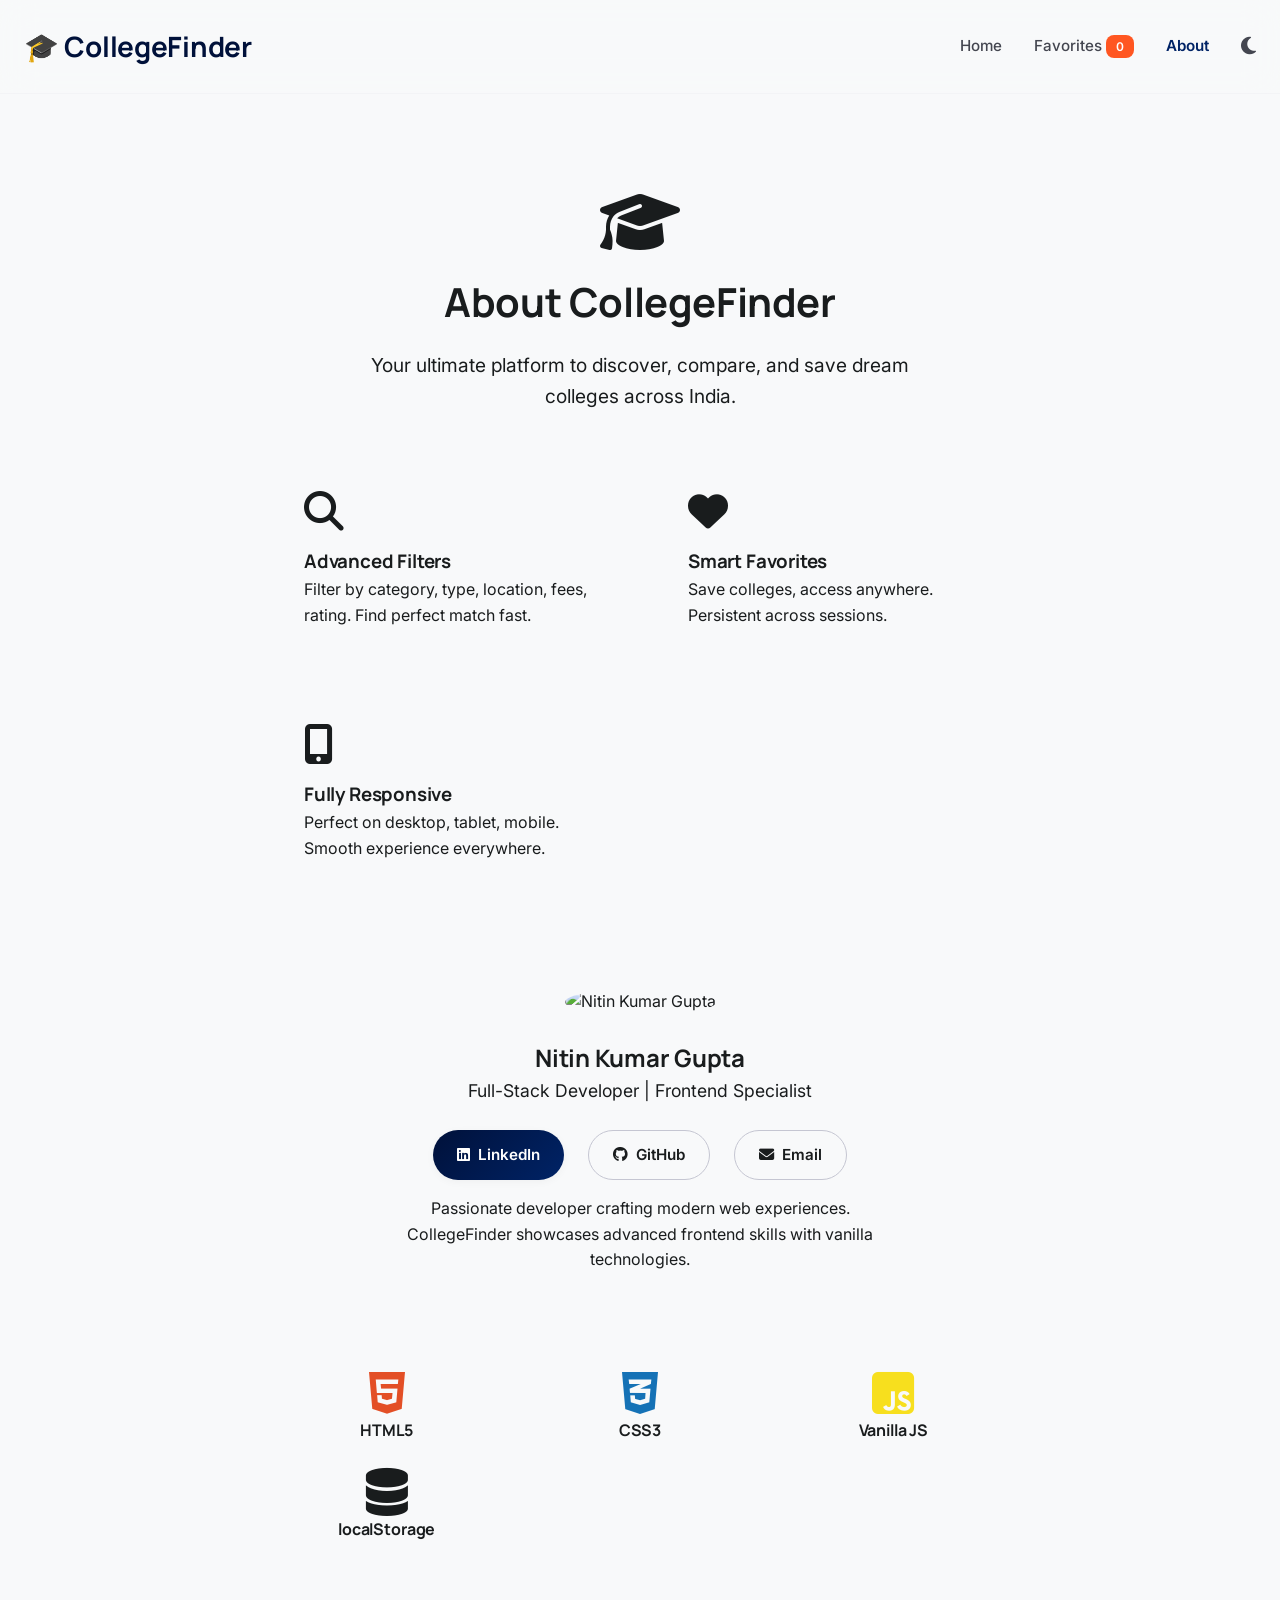
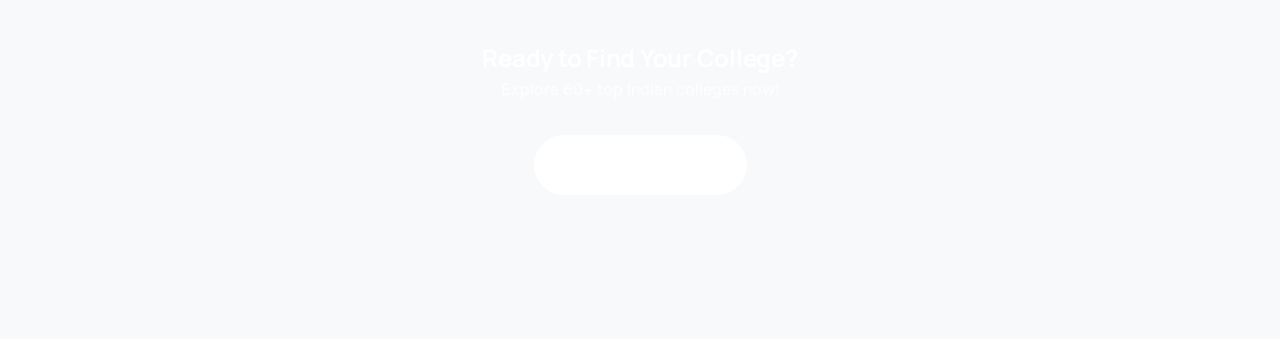
==== about.html @ 8befc5f2 "Initial commit: CollegeFinder - Modern college discovery web app with Academic Ivory design system" ====
<!DOCTYPE html>
<html lang="en">
<head>
  <meta charset="UTF-8">
  <meta name="viewport" content="width=device-width, initial-scale=1.0">
  <title>About - College Finder</title>
  <link rel="stylesheet" href="https://cdnjs.cloudflare.com/ajax/libs/font-awesome/6.4.0/css/all.min.css">
  <link href="https://fonts.googleapis.com/css2?family=Inter:wght@300;400;500;600;700;800&display=swap" rel="stylesheet">
  <link rel="stylesheet" href="css/style.css">
</head>
<body>
  <nav class="navbar">
    <div class="container nav-content">
      <a href="index.html" class="logo">🎓 CollegeFinder</a>
      <div class="nav-links">
        <a href="index.html">Home</a>
        <a href="favorites.html">Favorites <span id="fav-count" class="badge">0</span></a>
        <a href="about.html" class="active">About</a>
        <button id="theme-toggle" aria-label="Toggle Dark Mode"><i class="fas fa-moon"></i></button>
      </div>
    </div>
  </nav>

  <main style="max-width: 800px; margin: 4rem auto; padding: 2rem;">
    <section class="hero-section" style="text-align: center; margin-bottom: 3rem;">
      <i class="fas fa-graduation-cap" style="font-size: 4rem; color: var(--accent); margin-bottom: 1rem;"></i>
      <h1 style="font-size: 2.5rem; margin-bottom: 1rem;">About CollegeFinder</h1>
      <p style="color: var(--text-secondary); font-size: 1.2rem; max-width: 600px; margin: 0 auto;">
        Your ultimate platform to discover, compare, and save dream colleges across India.
      </p>
    </section>

    <section class="features" style="display: grid; grid-template-columns: repeat(auto-fit, minmax(300px, 1fr)); gap: 2rem; margin-bottom: 3rem;">
      <div class="feature-card" style="background: var(--bg-card); padding: 2rem; border-radius: var(--radius); box-shadow: var(--shadow);">
        <i class="fas fa-search" style="font-size: 2.5rem; color: var(--accent); margin-bottom: 1rem;"></i>
        <h3>Advanced Filters</h3>
        <p>Filter by category, type, location, fees, rating. Find perfect match fast.</p>
      </div>
      <div class="feature-card" style="background: var(--bg-card); padding: 2rem; border-radius: var(--radius); box-shadow: var(--shadow);">
        <i class="fas fa-heart" style="font-size: 2.5rem; color: var(--accent); margin-bottom: 1rem;"></i>
        <h3>Smart Favorites</h3>
        <p>Save colleges, access anywhere. Persistent across sessions.</p>
      </div>
      <div class="feature-card" style="background: var(--bg-card); padding: 2rem; border-radius: var(--radius); box-shadow: var(--shadow);">
        <i class="fas fa-mobile-alt" style="font-size: 2.5rem; color: var(--accent); margin-bottom: 1rem;"></i>
        <h3>Fully Responsive</h3>
        <p>Perfect on desktop, tablet, mobile. Smooth experience everywhere.</p>
      </div>
    </section>

    <section class="author-section" style="background: var(--bg-secondary); padding: 3rem 2rem; border-radius: var(--radius); margin-bottom: 3rem; text-align: center;">
      <img src="https://via.placeholder.com/120x120/3b82f6/ffffff?text=NKG" alt="Nitin Kumar Gupta" style="width: 120px; height: 120px; border-radius: 50%; margin-bottom: 1.5rem; box-shadow: var(--shadow);">
      <h2>Nitin Kumar Gupta</h2>
      <p style="color: var(--text-secondary); margin-bottom: 1.5rem; font-size: 1.1rem;">
        Full-Stack Developer | Frontend Specialist
      </p>
      <div style="display: flex; justify-content: center; gap: 1.5rem; flex-wrap: wrap; margin-bottom: 1rem;">
        <a href="https://www.linkedin.com/in/nitin-kumar-gupta-0a5567373/" target="_blank" rel="noopener noreferrer" class="btn btn-primary" style="text-decoration: none;">
          <i class="fab fa-linkedin"></i> LinkedIn
        </a>
        <a href="https://github.com/NitinGupta05" target="_blank" rel="noopener noreferrer" class="btn btn-secondary" style="text-decoration: none;">
          <i class="fab fa-github"></i> GitHub
        </a>
        <a href="mailto:nitinkumargupta515@gmail.com" class="btn btn-secondary" style="text-decoration: none;">
          <i class="fas fa-envelope"></i> Email
        </a>
      </div>
      <p style="color: var(--text-secondary); max-width: 500px; margin: 0 auto;">
        Passionate developer crafting modern web experiences. CollegeFinder showcases advanced frontend skills with vanilla technologies.
      </p>
    </section>

    <section class="tech-stack" style="display: grid; grid-template-columns: repeat(auto-fit, minmax(200px, 1fr)); gap: 1.5rem; margin-bottom: 3rem;">
      <div style="text-align: center;">
        <i class="fab fa-html5" style="font-size: 3rem; color: #e34f26;"></i>
        <h4>HTML5</h4>
      </div>
      <div style="text-align: center;">
        <i class="fab fa-css3-alt" style="font-size: 3rem; color: #1572b6;"></i>
        <h4>CSS3</h4>
      </div>
      <div style="text-align: center;">
        <i class="fab fa-js-square" style="font-size: 3rem; color: #f7df1e;"></i>
        <h4>Vanilla JS</h4>
      </div>
      <div style="text-align: center;">
        <i class="fas fa-database" style="font-size: 3rem; color: var(--accent);"></i>
        <h4>localStorage</h4>
      </div>
    </section>

    <section class="cta" style="text-align: center; padding: 3rem 2rem; background: var(--accent); color: white; border-radius: var(--radius);">
      <h2>Ready to Find Your College?</h2>
      <p style="margin-bottom: 2rem; opacity: 0.9;">Explore 60+ top Indian colleges now!</p>
      <a href="index.html" class="btn" style="background: white; color: var(--accent); padding: 1rem 2rem; font-size: 1.1rem; font-weight: 600; text-decoration: none; border-radius: 50px;">
        Start Exploring <i class="fas fa-arrow-right"></i>
      </a>
    </section>
  </main>

  <script type="module" src="js/app.js"></script>
</body>
</html>
---- css/style.css ----
/* Custom CSS implementing 'Academic Ivory' */
@import url('https://fonts.googleapis.com/css2?family=Inter:wght@400;500;600;700&family=Manrope:wght@600;700;800&display=swap');

:root {
  /* Spacing */
  --spacing-xs: 0.25rem;
  --spacing-sm: 0.5rem;
  --spacing-md: 1rem;
  --spacing-lg: 1.5rem;
  --spacing-xl: 2rem;
  
  /* Radii */
  --radius-sm: 8px;
  --radius: 12px;
  --radius-lg: 16px;
  --radius-xl: 24px;
  --radius-full: 9999px;

  /* Shadows (Ambient & Soft) */
  --shadow-ambient: 0 12px 40px rgba(25, 28, 29, 0.06);
  --shadow-hover: 0 16px 60px rgba(25, 28, 29, 0.1);
  --shadow-sm: 0 2px 8px rgba(25, 28, 29, 0.04);
  
  /* Typography */
  --font-inter: 'Inter', sans-serif;
  --font-manrope: 'Manrope', sans-serif;
  
  /* Colors - Light Theme (Academic Ivory) */
  --surface: #f8f9fa;
  --surface-container: #edeeef;
  --surface-container-low: #f3f4f5;
  --surface-container-lowest: #ffffff;
  --primary: #00113a;
  --primary-container: #002366;
  --on-primary: #ffffff;
  --on-surface: #191c1d;
  --on-surface-variant: #444650;
  --tertiary: #ff5621;
  --outline-variant: #c5c6d2;
  --glass-bg: rgba(248, 249, 250, 0.85);
}

[data-theme="dark"] {
  --surface: #111318;
  --surface-container: #1e2025;
  --surface-container-low: #15171c;
  --surface-container-lowest: #0d0f14;
  --primary: #bac3ff;
  --primary-container: #27378a;
  --on-primary: #00105b;
  --on-surface: #e1e2e8;
  --on-surface-variant: #c3c6cf;
  --tertiary: #a93c15;
  --outline-variant: #444650;
  --glass-bg: rgba(17, 19, 24, 0.85);
  --shadow-ambient: 0 12px 40px rgba(0, 0, 0, 0.4);
  --shadow-hover: 0 16px 60px rgba(0, 0, 0, 0.6);
}

* { box-sizing: border-box; margin: 0; padding: 0; transition: background 0.3s, color 0.3s, box-shadow 0.3s, transform 0.3s; }

body { background-color: var(--surface); color: var(--on-surface); font-family: var(--font-inter); line-height: 1.6; }

h1, h2, h3, h4, h5, h6, .logo, .card-title { font-family: var(--font-manrope); font-weight: 700; letter-spacing: -0.01em; }

.container { max-width: 1280px; margin: 0 auto; padding: 0 24px; }

/* Navbar */
.navbar {
  background: var(--glass-bg);
  backdrop-filter: blur(16px);
  -webkit-backdrop-filter: blur(16px);
  position: sticky;
  top: 0;
  z-index: 100;
  padding: 1.5rem 0;
  border-bottom: 1px solid rgba(197, 198, 210, 0.1);
}

.nav-content { display: flex; justify-content: space-between; align-items: center; }
.logo { font-size: 1.75rem; text-decoration: none; color: var(--primary); }
[data-theme="dark"] .logo { color: var(--primary); }
.nav-links { display: flex; gap: 32px; align-items: center; }
.nav-links a { text-decoration: none; color: var(--on-surface-variant); font-weight: 500; font-size: 0.95rem; }
.nav-links a.active, .nav-links a:hover { color: var(--primary-container); font-weight: 600; }
[data-theme="dark"] .nav-links a.active { color: var(--primary); }

/* Layout */
.main-layout { display: grid; grid-template-columns: 280px 1fr; gap: 40px; margin-top: 40px; margin-bottom: 60px; }

/* Sidebar */
.sidebar {
  background: var(--surface-container-low);
  padding: 32px;
  border-radius: var(--radius-lg);
  position: sticky;
  top: 100px;
  border: none;
}
.filter-header { display: flex; justify-content: space-between; align-items: center; margin-bottom: 24px; }
.filter-header h3 { font-size: 1.25rem; color: var(--primary); }
.filter-group { margin-bottom: 24px; }
.filter-group label { display: block; font-weight: 600; margin-bottom: 8px; font-size: 0.9rem; color: var(--on-surface); }
.form-control, .form-control ~ small {
  width: 100%; padding: 12px 16px; border: none; border-radius: var(--radius-sm);
  background: var(--surface-container-lowest); color: var(--on-surface); font-size: 0.95rem;
  box-shadow: 0 1px 3px rgba(0,0,0,0.02);
}
.form-control:focus { outline: 1px solid var(--outline-variant); }

/* Buttons */
.btn {
  padding: 12px 24px; border: none; border-radius: var(--radius-full);
  cursor: pointer; font-weight: 600; text-decoration: none; text-align: center;
  display: inline-flex; align-items: center; justify-content: center; gap: 8px; font-size: 0.95rem; font-family: var(--font-inter);
}
.btn-primary { background: linear-gradient(135deg, var(--primary) 0%, var(--primary-container) 100%); color: var(--on-primary); box-shadow: var(--shadow-sm); }
.btn-primary:hover { box-shadow: var(--shadow-ambient); transform: translateY(-2px); }
.btn-secondary { background: transparent; border: 1px solid var(--outline-variant); color: var(--on-surface); }
.btn-secondary:hover { background: rgba(0,0,0,0.03); }
[data-theme="dark"] .btn-secondary:hover { background: rgba(255,255,255,0.05); }

/* Hero / Search */
.controls-bar { display: flex; gap: 20px; margin-bottom: 32px; align-items: center; }
.search-wrapper { position: relative; flex: 1; }
.search-wrapper input { 
  width: 100%; padding: 16px 20px 16px 48px; border-radius: var(--radius-full); 
  border: none; background: var(--surface-container-lowest); color: var(--on-surface); 
  font-size: 1.05rem; box-shadow: var(--shadow-sm);
}
.search-icon { position: absolute; left: 20px; top: 18px; color: var(--on-surface-variant); font-size: 1.1rem; }

/* Grid & Cards */
.grid-container { display: grid; grid-template-columns: repeat(auto-fill, minmax(300px, 1fr)); gap: 32px; }
.college-card {
  background: var(--surface-container-lowest);
  border-radius: var(--radius-xl);
  overflow: hidden;
  box-shadow: var(--shadow-ambient);
  border: none;
  display: flex;
  flex-direction: column;
}
.college-card:hover { transform: translateY(-8px); box-shadow: var(--shadow-hover); }
.card-image { width: 100%; height: 220px; object-fit: cover; }
.card-content { padding: 24px; flex-grow: 1; display: flex; flex-direction: column; }
.card-title { font-size: 1.35rem; margin-bottom: 4px; color: var(--primary); }
[data-theme="dark"] .card-title { color: var(--on-surface); }
.card-meta { display: flex; justify-content: space-between; font-size: 0.9rem; color: var(--on-surface-variant); margin-bottom: 20px; }
.card-stats { display: flex; gap: 12px; margin-bottom: 24px; padding: 12px; background: var(--surface-container-low); border-radius: var(--radius); }
.card-stats .stat { flex: 1; display: flex; flex-direction: column; align-items: center; justify-content: center; gap: 4px; font-size: 0.85rem; font-weight: 600; color: var(--on-surface); }
.card-stats .stat i { color: var(--primary-container); font-size: 1.1rem; }
.card-actions { display: flex; gap: 12px; margin-top: auto; }
.btn-text { background: none; border: none; color: var(--on-surface-variant); cursor: pointer; text-decoration: underline; font-size: 0.9rem; padding: 0; }
.btn-text:hover { color: var(--primary-container); }

/* Badges */
.badge { background: var(--tertiary); color: white; padding: 4px 10px; border-radius: var(--radius-sm); font-size: 0.75rem; font-weight: 600; }
.category-badge { position: absolute; top: 16px; left: 16px; background: rgba(0, 17, 58, 0.8); backdrop-filter: blur(4px); color: white; padding: 6px 12px; border-radius: 20px; font-size: 0.75rem; font-weight: 600; z-index: 10; }

/* Form Elements */
.checkbox-group { display: flex; flex-direction: column; gap: 10px; }
.checkbox-group label { display: flex; align-items: center; gap: 8px; font-weight: 500; cursor: pointer; color: var(--on-surface-variant); font-size: 0.9rem;}
input[type="range"] { -webkit-appearance: none; appearance: none; width: 100%; height: 6px; border-radius: 3px; background: var(--outline-variant); outline: none; }
input[type="range"]::-webkit-slider-thumb { -webkit-appearance: none; appearance: none; width: 20px; height: 20px; border-radius: 50%; background: var(--primary-container); cursor: pointer; box-shadow: 0 2px 6px rgba(0,0,0,0.2); }

/* Details Page */
.single-college-page { padding-top: 40px; }
.college-hero { display: grid; grid-template-columns: 1fr 1fr; gap: 40px; margin-bottom: 60px; }
.college-hero img { width: 100%; border-radius: var(--radius-xl); height: 400px; object-fit: cover; box-shadow: var(--shadow-ambient); }
.details-info h1 { font-size: 3rem; margin-bottom: 12px; color: var(--primary); }
.stats-box { display: grid; grid-template-columns: repeat(auto-fit, minmax(160px, 1fr)); gap: 20px; margin: 40px 0; padding: 32px; background: var(--surface-container-low); border-radius: var(--radius-xl); }
.stat-card { display: flex; align-items: center; gap: 16px; padding: 20px; background: var(--surface-container-lowest); border-radius: var(--radius-lg); box-shadow: var(--shadow-sm); }
.stat-card i { font-size: 2rem; color: var(--primary-container); }
.stat-card h4 { font-size: 1.6rem; color: var(--on-surface); }
.stat-card p { font-size: 0.9rem; color: var(--on-surface-variant); }

/* Specific Sections */
.programs-section, .facilities-section, .accreditation-section { margin: 40px 0; padding: 32px; background: var(--surface-container-lowest); border-radius: var(--radius-xl); box-shadow: var(--shadow-ambient); }
.facility-badge { display: flex; align-items: center; gap: 12px; padding: 12px 16px; background: var(--surface-container-low); border-radius: var(--radius); color: var(--on-surface); }
.facility-badge i { color: var(--primary); }
#theme-toggle { background: none; border: none; color: var(--on-surface-variant); cursor: pointer; font-size: 1.25rem; }
.load-more-container { text-align: center; margin-top: 40px; }
.range-inputs { display: grid; grid-template-columns: 1fr 1fr; gap: 10px; }
.suggestions-dropdown { position: absolute; top: 100%; left: 0; right: 0; background: var(--surface-container-lowest); border-radius: var(--radius-lg); z-index: 50; display: none; box-shadow: var(--shadow-hover); overflow: hidden; margin-top: 8px;}
.suggestions-dropdown div { padding: 12px 20px; cursor: pointer; border-bottom: 1px solid var(--surface-container); color: var(--on-surface); }
.suggestions-dropdown div:hover { background: var(--surface-container-low); color: var(--primary); }

/* Modals */
.modal { position: fixed; top:0; left:0; width:100%; height:100%; background: rgba(0,0,0,0.6); backdrop-filter: blur(4px); display: none; align-items: center; justify-content: center; z-index: 2000; }
.modal.show { display: flex; }
.modal-content { background: var(--surface-container-lowest); padding: 32px; border-radius: var(--radius-xl); width: 90%; max-width: 900px; color: var(--on-surface); box-shadow: var(--shadow-hover); }
.modal-header { display: flex; justify-content: space-between; align-items: center; margin-bottom: 24px; }
.close-modal { background: none; border: none; font-size: 2rem; cursor: pointer; color: var(--on-surface-variant); }
.compare-table { width: 100%; border-collapse: collapse; }
.compare-table th, .compare-table td { padding: 16px; border-bottom: 1px solid var(--surface-container); text-align: left; }
.compare-table th { font-family: var(--font-manrope); color: var(--primary); }
.horizontal-scroll { display: flex; overflow-x: auto; gap: 15px; padding-bottom: 15px; }

/* Utilities */
.hidden { display: none !important; }
.sr-only { position: absolute; width: 1px; height: 1px; padding: 0; margin: -1px; overflow: hidden; clip: rect(0,0,0,0); border: 0; }

@media (max-width: 900px) {
  .main-layout { grid-template-columns: 1fr; }
  .sidebar { position: static; margin-bottom: 20px; }
}
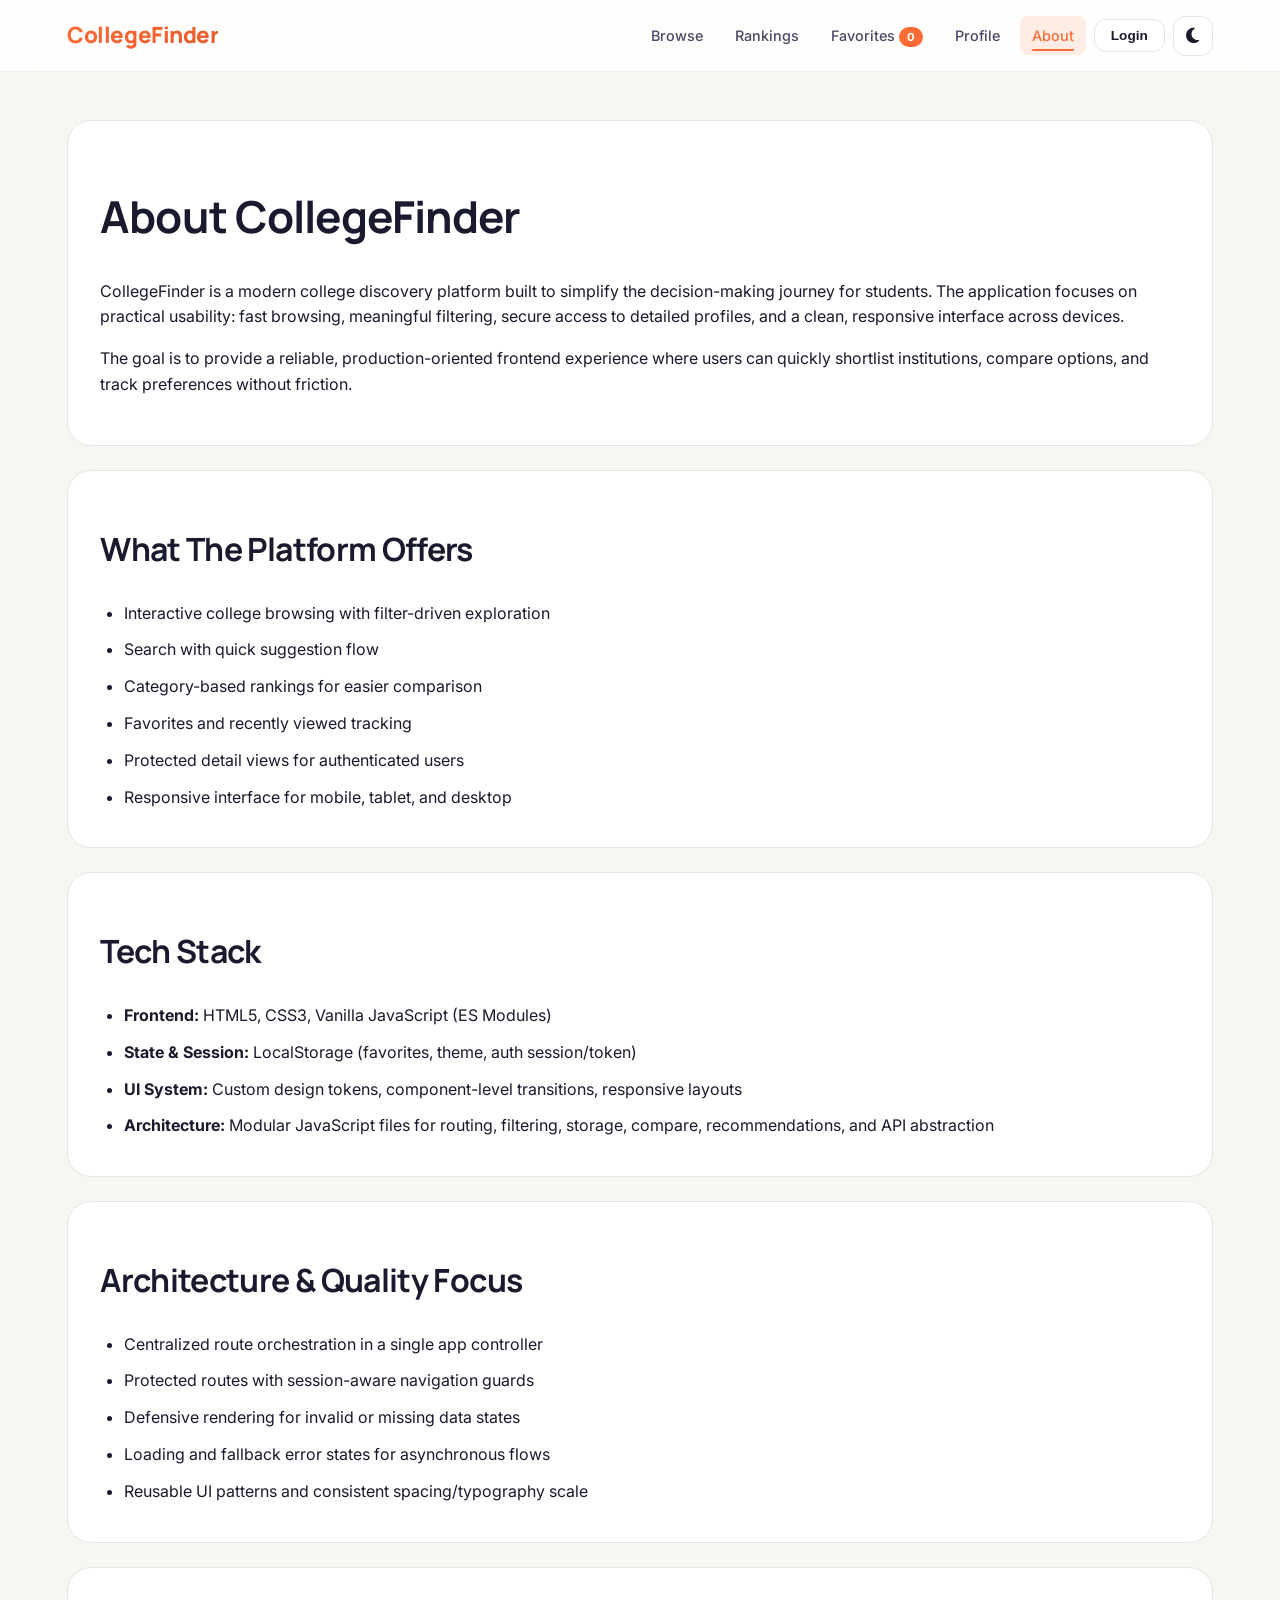
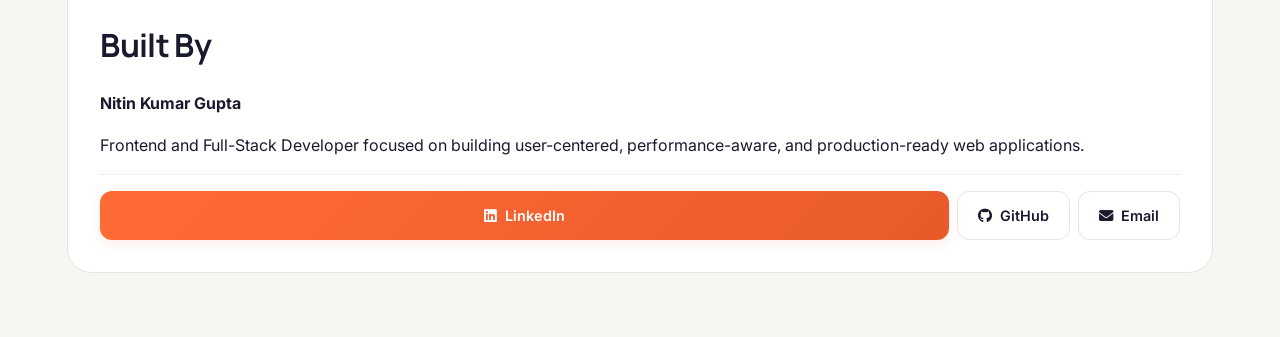
==== commit 3df6804e: "Refine college finder experience and data flow" ====
--- a/about.html
+++ b/about.html
@@ -1,100 +1,85 @@
-<!DOCTYPE html>
-<html lang="en">
+﻿<!DOCTYPE html>
+<html lang="en" data-theme="light">
 <head>
   <meta charset="UTF-8">
   <meta name="viewport" content="width=device-width, initial-scale=1.0">
-  <title>About - College Finder</title>
+  <title>About | CollegeFinder</title>
+  <link rel="stylesheet" href="css/style.css">
   <link rel="stylesheet" href="https://cdnjs.cloudflare.com/ajax/libs/font-awesome/6.4.0/css/all.min.css">
-  <link href="https://fonts.googleapis.com/css2?family=Inter:wght@300;400;500;600;700;800&display=swap" rel="stylesheet">
-  <link rel="stylesheet" href="css/style.css">
 </head>
 <body>
-  <nav class="navbar">
+  <nav class="navbar" role="navigation" aria-label="Main navigation">
     <div class="container nav-content">
-      <a href="index.html" class="logo">🎓 CollegeFinder</a>
+      <a href="index.html" class="logo">CollegeFinder</a>
+      <button id="nav-toggle" class="hamburger" aria-label="Toggle menu"><span></span><span></span><span></span></button>
       <div class="nav-links">
-        <a href="index.html">Home</a>
+        <a href="index.html">Browse</a>
+        <a href="rankings.html">Rankings</a>
         <a href="favorites.html">Favorites <span id="fav-count" class="badge">0</span></a>
-        <a href="about.html" class="active">About</a>
+        <a href="profile.html">Profile</a>
+        <a href="about.html" class="active" aria-current="page">About</a>
+        <span id="user-chip" class="user-chip hidden">Hi, <strong id="user-chip-name"></strong></span>
+        <button id="auth-button" class="btn btn-secondary btn-sm">Login</button>
         <button id="theme-toggle" aria-label="Toggle Dark Mode"><i class="fas fa-moon"></i></button>
       </div>
     </div>
   </nav>
 
-  <main style="max-width: 800px; margin: 4rem auto; padding: 2rem;">
-    <section class="hero-section" style="text-align: center; margin-bottom: 3rem;">
-      <i class="fas fa-graduation-cap" style="font-size: 4rem; color: var(--accent); margin-bottom: 1rem;"></i>
-      <h1 style="font-size: 2.5rem; margin-bottom: 1rem;">About CollegeFinder</h1>
-      <p style="color: var(--text-secondary); font-size: 1.2rem; max-width: 600px; margin: 0 auto;">
-        Your ultimate platform to discover, compare, and save dream colleges across India.
-      </p>
+  <main class="container single-college-page">
+    <section class="profile-panel">
+      <h1>About CollegeFinder</h1>
+      <p>CollegeFinder is a modern college discovery platform built to simplify the decision-making journey for students. The application focuses on practical usability: fast browsing, meaningful filtering, secure access to detailed profiles, and a clean, responsive interface across devices.</p>
+      <p>The goal is to provide a reliable, production-oriented frontend experience where users can quickly shortlist institutions, compare options, and track preferences without friction.</p>
     </section>
 
-    <section class="features" style="display: grid; grid-template-columns: repeat(auto-fit, minmax(300px, 1fr)); gap: 2rem; margin-bottom: 3rem;">
-      <div class="feature-card" style="background: var(--bg-card); padding: 2rem; border-radius: var(--radius); box-shadow: var(--shadow);">
-        <i class="fas fa-search" style="font-size: 2.5rem; color: var(--accent); margin-bottom: 1rem;"></i>
-        <h3>Advanced Filters</h3>
-        <p>Filter by category, type, location, fees, rating. Find perfect match fast.</p>
-      </div>
-      <div class="feature-card" style="background: var(--bg-card); padding: 2rem; border-radius: var(--radius); box-shadow: var(--shadow);">
-        <i class="fas fa-heart" style="font-size: 2.5rem; color: var(--accent); margin-bottom: 1rem;"></i>
-        <h3>Smart Favorites</h3>
-        <p>Save colleges, access anywhere. Persistent across sessions.</p>
-      </div>
-      <div class="feature-card" style="background: var(--bg-card); padding: 2rem; border-radius: var(--radius); box-shadow: var(--shadow);">
-        <i class="fas fa-mobile-alt" style="font-size: 2.5rem; color: var(--accent); margin-bottom: 1rem;"></i>
-        <h3>Fully Responsive</h3>
-        <p>Perfect on desktop, tablet, mobile. Smooth experience everywhere.</p>
-      </div>
+    <section class="profile-panel">
+      <h2>What The Platform Offers</h2>
+      <ul>
+        <li>Interactive college browsing with filter-driven exploration</li>
+        <li>Search with quick suggestion flow</li>
+        <li>Category-based rankings for easier comparison</li>
+        <li>Favorites and recently viewed tracking</li>
+        <li>Protected detail views for authenticated users</li>
+        <li>Responsive interface for mobile, tablet, and desktop</li>
+      </ul>
     </section>
 
-    <section class="author-section" style="background: var(--bg-secondary); padding: 3rem 2rem; border-radius: var(--radius); margin-bottom: 3rem; text-align: center;">
-      <img src="https://via.placeholder.com/120x120/3b82f6/ffffff?text=NKG" alt="Nitin Kumar Gupta" style="width: 120px; height: 120px; border-radius: 50%; margin-bottom: 1.5rem; box-shadow: var(--shadow);">
-      <h2>Nitin Kumar Gupta</h2>
-      <p style="color: var(--text-secondary); margin-bottom: 1.5rem; font-size: 1.1rem;">
-        Full-Stack Developer | Frontend Specialist
-      </p>
-      <div style="display: flex; justify-content: center; gap: 1.5rem; flex-wrap: wrap; margin-bottom: 1rem;">
-        <a href="https://www.linkedin.com/in/nitin-kumar-gupta-0a5567373/" target="_blank" rel="noopener noreferrer" class="btn btn-primary" style="text-decoration: none;">
+    <section class="profile-panel">
+      <h2>Tech Stack</h2>
+      <ul>
+        <li><strong>Frontend:</strong> HTML5, CSS3, Vanilla JavaScript (ES Modules)</li>
+        <li><strong>State & Session:</strong> LocalStorage (favorites, theme, auth session/token)</li>
+        <li><strong>UI System:</strong> Custom design tokens, component-level transitions, responsive layouts</li>
+        <li><strong>Architecture:</strong> Modular JavaScript files for routing, filtering, storage, compare, recommendations, and API abstraction</li>
+      </ul>
+    </section>
+
+    <section class="profile-panel">
+      <h2>Architecture & Quality Focus</h2>
+      <ul>
+        <li>Centralized route orchestration in a single app controller</li>
+        <li>Protected routes with session-aware navigation guards</li>
+        <li>Defensive rendering for invalid or missing data states</li>
+        <li>Loading and fallback error states for asynchronous flows</li>
+        <li>Reusable UI patterns and consistent spacing/typography scale</li>
+      </ul>
+    </section>
+
+    <section class="profile-panel">
+      <h2>Built By</h2>
+      <p><strong>Nitin Kumar Gupta</strong></p>
+      <p>Frontend and Full-Stack Developer focused on building user-centered, performance-aware, and production-ready web applications.</p>
+      <div class="card-actions" style="margin-top: 1rem; flex-wrap: wrap;">
+        <a class="btn btn-primary" href="https://www.linkedin.com/in/nitin-kumar-gupta-0a5567373/" target="_blank" rel="noopener noreferrer">
           <i class="fab fa-linkedin"></i> LinkedIn
         </a>
-        <a href="https://github.com/NitinGupta05" target="_blank" rel="noopener noreferrer" class="btn btn-secondary" style="text-decoration: none;">
+        <a class="btn btn-secondary" href="https://github.com/NitinGupta05" target="_blank" rel="noopener noreferrer">
           <i class="fab fa-github"></i> GitHub
         </a>
-        <a href="mailto:nitinkumargupta515@gmail.com" class="btn btn-secondary" style="text-decoration: none;">
+        <a class="btn btn-secondary" href="mailto:nitinkumargupta515@gmail.com">
           <i class="fas fa-envelope"></i> Email
         </a>
       </div>
-      <p style="color: var(--text-secondary); max-width: 500px; margin: 0 auto;">
-        Passionate developer crafting modern web experiences. CollegeFinder showcases advanced frontend skills with vanilla technologies.
-      </p>
-    </section>
-
-    <section class="tech-stack" style="display: grid; grid-template-columns: repeat(auto-fit, minmax(200px, 1fr)); gap: 1.5rem; margin-bottom: 3rem;">
-      <div style="text-align: center;">
-        <i class="fab fa-html5" style="font-size: 3rem; color: #e34f26;"></i>
-        <h4>HTML5</h4>
-      </div>
-      <div style="text-align: center;">
-        <i class="fab fa-css3-alt" style="font-size: 3rem; color: #1572b6;"></i>
-        <h4>CSS3</h4>
-      </div>
-      <div style="text-align: center;">
-        <i class="fab fa-js-square" style="font-size: 3rem; color: #f7df1e;"></i>
-        <h4>Vanilla JS</h4>
-      </div>
-      <div style="text-align: center;">
-        <i class="fas fa-database" style="font-size: 3rem; color: var(--accent);"></i>
-        <h4>localStorage</h4>
-      </div>
-    </section>
-
-    <section class="cta" style="text-align: center; padding: 3rem 2rem; background: var(--accent); color: white; border-radius: var(--radius);">
-      <h2>Ready to Find Your College?</h2>
-      <p style="margin-bottom: 2rem; opacity: 0.9;">Explore 60+ top Indian colleges now!</p>
-      <a href="index.html" class="btn" style="background: white; color: var(--accent); padding: 1rem 2rem; font-size: 1.1rem; font-weight: 600; text-decoration: none; border-radius: 50px;">
-        Start Exploring <i class="fas fa-arrow-right"></i>
-      </a>
     </section>
   </main>
 
--- a/css/style.css
+++ b/css/style.css
@@ -1,207 +1,1865 @@
-/* Custom CSS implementing 'Academic Ivory' */
 @import url('https://fonts.googleapis.com/css2?family=Inter:wght@400;500;600;700&family=Manrope:wght@600;700;800&display=swap');
 
 :root {
-  /* Spacing */
-  --spacing-xs: 0.25rem;
-  --spacing-sm: 0.5rem;
-  --spacing-md: 1rem;
-  --spacing-lg: 1.5rem;
-  --spacing-xl: 2rem;
-  
-  /* Radii */
+  /* Modern Color System */
+  --bg: #f8f6f3;
+  --bg-soft: #f0ece7;
+  --surface: #ffffff;
+  --surface-elevated: #ffffff;
+  --text: #1a1a2e;
+  --text-secondary: #4a4a68;
+  --muted: #6b6b8d;
+  --accent: #ff6b35;
+  --accent-strong: #e85a2a;
+  --accent-soft: rgba(255, 107, 53, 0.12);
+  --border: #e8e4df;
+  --border-soft: #f0ece7;
+  --success: #10b981;
+  --success-soft: rgba(16, 185, 129, 0.12);
+  --danger: #ef4444;
+  --danger-soft: rgba(239, 68, 68, 0.12);
+  --warning: #f59e0b;
+  --warning-soft: rgba(245, 158, 11, 0.12);
+  --info: #3b82f6;
+  --info-soft: rgba(59, 130, 246, 0.12);
+  
+  /* Modern Shadows */
+  --shadow-xs: 0 1px 2px rgba(26, 26, 46, 0.04);
+  --shadow-sm: 0 2px 8px rgba(26, 26, 46, 0.06);
+  --shadow: 0 4px 16px rgba(26, 26, 46, 0.08);
+  --shadow-md: 0 8px 24px rgba(26, 26, 46, 0.10);
+  --shadow-lg: 0 16px 40px rgba(26, 26, 46, 0.12);
+  --shadow-xl: 0 24px 60px rgba(26, 26, 46, 0.16);
+  
+  /* Border Radius - More rounded modern feel */
+  --radius-xs: 4px;
   --radius-sm: 8px;
   --radius: 12px;
-  --radius-lg: 16px;
-  --radius-xl: 24px;
+  --radius-md: 16px;
+  --radius-lg: 24px;
+  --radius-xl: 32px;
   --radius-full: 9999px;
-
-  /* Shadows (Ambient & Soft) */
-  --shadow-ambient: 0 12px 40px rgba(25, 28, 29, 0.06);
-  --shadow-hover: 0 16px 60px rgba(25, 28, 29, 0.1);
-  --shadow-sm: 0 2px 8px rgba(25, 28, 29, 0.04);
-  
-  /* Typography */
-  --font-inter: 'Inter', sans-serif;
-  --font-manrope: 'Manrope', sans-serif;
-  
-  /* Colors - Light Theme (Academic Ivory) */
-  --surface: #f8f9fa;
-  --surface-container: #edeeef;
-  --surface-container-low: #f3f4f5;
-  --surface-container-lowest: #ffffff;
-  --primary: #00113a;
-  --primary-container: #002366;
-  --on-primary: #ffffff;
-  --on-surface: #191c1d;
-  --on-surface-variant: #444650;
-  --tertiary: #ff5621;
-  --outline-variant: #c5c6d2;
-  --glass-bg: rgba(248, 249, 250, 0.85);
-}
-
-[data-theme="dark"] {
-  --surface: #111318;
-  --surface-container: #1e2025;
-  --surface-container-low: #15171c;
-  --surface-container-lowest: #0d0f14;
-  --primary: #bac3ff;
-  --primary-container: #27378a;
-  --on-primary: #00105b;
-  --on-surface: #e1e2e8;
-  --on-surface-variant: #c3c6cf;
-  --tertiary: #a93c15;
-  --outline-variant: #444650;
-  --glass-bg: rgba(17, 19, 24, 0.85);
-  --shadow-ambient: 0 12px 40px rgba(0, 0, 0, 0.4);
-  --shadow-hover: 0 16px 60px rgba(0, 0, 0, 0.6);
-}
-
-* { box-sizing: border-box; margin: 0; padding: 0; transition: background 0.3s, color 0.3s, box-shadow 0.3s, transform 0.3s; }
-
-body { background-color: var(--surface); color: var(--on-surface); font-family: var(--font-inter); line-height: 1.6; }
-
-h1, h2, h3, h4, h5, h6, .logo, .card-title { font-family: var(--font-manrope); font-weight: 700; letter-spacing: -0.01em; }
-
-.container { max-width: 1280px; margin: 0 auto; padding: 0 24px; }
-
-/* Navbar */
+  
+  /* Spacing Scale */
+  --space-xs: 0.25rem;
+  --space-sm: 0.5rem;
+  --space-md: 1rem;
+  --space-lg: 1.5rem;
+  --space-xl: 2rem;
+  --space-2xl: 3rem;
+  --space-3xl: 4rem;
+  
+  /* Animation */
+  --ease: 200ms cubic-bezier(0.4, 0, 0.2, 1);
+  --ease-out: 300ms cubic-bezier(0, 0, 0.2, 1);
+  --ease-spring: 400ms cubic-bezier(0.34, 1.56, 0.64, 1);
+  
+  /* Layout */
+  --navbar-height: 72px;
+  --sidebar-width: 300px;
+  --container-max: 1280px;
+}
+
+/* Dark Theme - Modern deep blue-black */
+[data-theme='dark'] {
+  --bg: #0f0f1a;
+  --bg-soft: #1a1a2e;
+  --surface: #1e1e30;
+  --surface-elevated: #252540;
+  --text: #f1f1f5;
+  --text-secondary: #c4c4d4;
+  --muted: #8888a0;
+  --accent: #ff7a48;
+  --accent-strong: #ff8f66;
+  --accent-soft: rgba(255, 122, 72, 0.15);
+  --border: #2a2a42;
+  --border-soft: #252538;
+  --shadow-xs: 0 1px 2px rgba(0, 0, 0, 0.2);
+  --shadow-sm: 0 2px 8px rgba(0, 0, 0, 0.25);
+  --shadow: 0 4px 16px rgba(0, 0, 0, 0.3);
+  --shadow-md: 0 8px 24px rgba(0, 0, 0, 0.35);
+  --shadow-lg: 0 16px 40px rgba(0, 0, 0, 0.4);
+  --shadow-xl: 0 24px 60px rgba(0, 0, 0, 0.5);
+}
+
+* {
+  box-sizing: border-box;
+}
+
+html {
+  scroll-behavior: smooth;
+}
+
+html,
+body {
+  margin: 0;
+  padding: 0;
+}
+
+body {
+  font-family: 'Inter', -apple-system, BlinkMacSystemFont, 'Segoe UI', sans-serif;
+  background: var(--bg);
+  color: var(--text);
+  line-height: 1.6;
+  overflow-x: hidden;
+  -webkit-font-smoothing: antialiased;
+  -moz-osx-font-smoothing: grayscale;
+}
+
+body.menu-open {
+  overflow: hidden;
+}
+
+/* Modern Container */
+.container {
+  width: min(var(--container-max), 92vw);
+  margin: 0 auto;
+  padding-left: var(--space-md);
+  padding-right: var(--space-md);
+}
+
+a {
+  color: inherit;
+  text-decoration: none;
+}
+
+h1, h2, h3, h4, h5, h6,
+.logo {
+  font-family: 'Manrope', sans-serif;
+  font-weight: 700;
+  letter-spacing: -0.02em;
+  color: var(--text);
+  line-height: 1.2;
+}
+
+h1 { font-size: clamp(2rem, 4vw, 2.75rem); }
+h2 { font-size: clamp(1.5rem, 3vw, 2rem); }
+h3 { font-size: clamp(1.25rem, 2.5vw, 1.5rem); }
+h4 { font-size: 1.125rem; }
+
+.hidden {
+  display: none !important;
+}
+
+/* ===== MODERN NAVBAR ===== */
 .navbar {
-  background: var(--glass-bg);
-  backdrop-filter: blur(16px);
-  -webkit-backdrop-filter: blur(16px);
   position: sticky;
   top: 0;
-  z-index: 100;
-  padding: 1.5rem 0;
-  border-bottom: 1px solid rgba(197, 198, 210, 0.1);
-}
-
-.nav-content { display: flex; justify-content: space-between; align-items: center; }
-.logo { font-size: 1.75rem; text-decoration: none; color: var(--primary); }
-[data-theme="dark"] .logo { color: var(--primary); }
-.nav-links { display: flex; gap: 32px; align-items: center; }
-.nav-links a { text-decoration: none; color: var(--on-surface-variant); font-weight: 500; font-size: 0.95rem; }
-.nav-links a.active, .nav-links a:hover { color: var(--primary-container); font-weight: 600; }
-[data-theme="dark"] .nav-links a.active { color: var(--primary); }
-
-/* Layout */
-.main-layout { display: grid; grid-template-columns: 280px 1fr; gap: 40px; margin-top: 40px; margin-bottom: 60px; }
-
-/* Sidebar */
+  z-index: 140;
+  height: var(--navbar-height);
+  background: color-mix(in srgb, var(--surface) 85%, transparent);
+  backdrop-filter: blur(20px) saturate(180%);
+  -webkit-backdrop-filter: blur(20px) saturate(180%);
+  border-bottom: 1px solid var(--border-soft);
+  transition: background var(--ease), border-color var(--ease), box-shadow var(--ease);
+}
+
+.navbar.scrolled {
+  box-shadow: var(--shadow-md);
+  border-color: var(--border);
+}
+
+.nav-content {
+  display: flex;
+  align-items: center;
+  justify-content: space-between;
+  height: 100%;
+  gap: var(--space-xl);
+}
+
+.logo {
+  text-decoration: none;
+  font-size: 1.4rem;
+  font-weight: 800;
+  background: linear-gradient(135deg, var(--accent) 0%, var(--accent-strong) 100%);
+  -webkit-background-clip: text;
+  -webkit-text-fill-color: transparent;
+  background-clip: text;
+  transition: transform var(--ease);
+}
+
+.logo:hover {
+  transform: scale(1.02);
+}
+
+.nav-links {
+  display: flex;
+  align-items: center;
+  gap: var(--space-sm);
+  min-width: 0;
+}
+
+.nav-links a {
+  text-decoration: none;
+  font-weight: 500;
+  font-size: 0.9rem;
+  color: var(--text-secondary);
+  padding: 0.5rem 0.75rem;
+  border-radius: var(--radius-sm);
+  transition: all var(--ease);
+  position: relative;
+}
+
+.nav-links a::after {
+  content: '';
+  position: absolute;
+  bottom: 4px;
+  left: 50%;
+  width: 0;
+  height: 2px;
+  background: var(--accent);
+  border-radius: var(--radius-full);
+  transition: all var(--ease);
+  transform: translateX(-50%);
+}
+
+.nav-links a:hover {
+  color: var(--text);
+  background: var(--accent-soft);
+}
+
+.nav-links a:hover::after {
+  width: calc(100% - 1.5rem);
+}
+
+.nav-links a.active {
+  color: var(--accent);
+  background: var(--accent-soft);
+}
+
+.nav-links a.active::after {
+  width: calc(100% - 1.5rem);
+}
+
+/* Theme Toggle - Modern Icon Button */
+#theme-toggle {
+  width: 40px;
+  height: 40px;
+  border-radius: var(--radius);
+  border: 1px solid var(--border);
+  background: var(--surface);
+  color: var(--text);
+  cursor: pointer;
+  display: flex;
+  align-items: center;
+  justify-content: center;
+  transition: all var(--ease);
+}
+
+#theme-toggle:hover {
+  border-color: var(--accent);
+  background: var(--accent-soft);
+  transform: scale(1.05);
+}
+
+#theme-toggle:active {
+  transform: scale(0.95);
+}
+
+#theme-toggle i {
+  font-size: 1.1rem;
+  transition: transform var(--ease-spring);
+}
+
+#theme-toggle:hover i {
+  transform: rotate(15deg);
+}
+
+/* Modern Hamburger Menu */
+.hamburger {
+  display: none;
+  width: 44px;
+  height: 44px;
+  border: 1px solid var(--border);
+  border-radius: var(--radius);
+  background: var(--surface);
+  cursor: pointer;
+  align-items: center;
+  justify-content: center;
+  gap: 5px;
+  flex-direction: column;
+  padding: 10px;
+}
+
+.hamburger span {
+  width: 20px;
+  height: 2px;
+  background: var(--text);
+  border-radius: var(--radius-full);
+  transition: all var(--ease);
+}
+
+.hamburger.active span:nth-child(1) {
+  transform: translateY(7px) rotate(45deg);
+}
+.hamburger.active span:nth-child(2) {
+  opacity: 0;
+  transform: scaleX(0);
+}
+.hamburger.active span:nth-child(3) {
+  transform: translateY(-7px) rotate(-45deg);
+}
+
+/* ===== MAIN LAYOUT ===== */
+.main-layout {
+  display: grid;
+  grid-template-columns: var(--sidebar-width) 1fr;
+  gap: var(--space-xl);
+  padding-top: var(--space-xl);
+  padding-bottom: var(--space-3xl);
+  min-height: calc(100vh - var(--navbar-height));
+}
+
+/* ===== MODERN SIDEBAR ===== */
 .sidebar {
-  background: var(--surface-container-low);
-  padding: 32px;
+  position: sticky;
+  top: calc(var(--navbar-height) + var(--space-lg));
+  align-self: start;
+  background: var(--surface);
+  border: 1px solid var(--border);
   border-radius: var(--radius-lg);
+  padding: var(--space-lg);
+  transition: all var(--ease);
+  max-height: calc(100vh - var(--navbar-height) - var(--space-xl));
+  overflow-y: auto;
+  scrollbar-width: thin;
+  scrollbar-color: var(--border) transparent;
+}
+
+.sidebar::-webkit-scrollbar {
+  width: 6px;
+}
+
+.sidebar::-webkit-scrollbar-track {
+  background: transparent;
+}
+
+.sidebar::-webkit-scrollbar-thumb {
+  background: var(--border);
+  border-radius: var(--radius-full);
+}
+
+.sidebar.collapsed {
+  width: 72px;
+  padding: var(--space-md);
+  overflow: hidden;
+}
+
+.sidebar.collapsed .filter-group,
+.sidebar.collapsed #reset-filters,
+.sidebar.collapsed .filter-header h3 {
+  opacity: 0;
+  pointer-events: none;
+  height: 0;
+  margin: 0;
+  overflow: hidden;
+}
+
+.sidebar.collapsed .filter-tools {
+  flex-direction: column;
+}
+
+.filter-header {
+  display: flex;
+  justify-content: space-between;
+  align-items: center;
+  margin-bottom: var(--space-lg);
+  padding-bottom: var(--space-md);
+  border-bottom: 1px solid var(--border-soft);
+}
+
+.filter-header h3 {
+  font-size: 1rem;
+  margin: 0;
+  display: flex;
+  align-items: center;
+  gap: var(--space-sm);
+}
+
+.filter-header h3 i {
+  color: var(--accent);
+}
+
+.filter-tools {
+  display: flex;
+  gap: var(--space-sm);
+  align-items: center;
+}
+
+/* ===== FILTER GROUPS ===== */
+.filter-group {
+  margin-bottom: var(--space-md);
+  transition: all var(--ease);
+}
+
+.filter-group label {
+  display: flex;
+  align-items: center;
+  gap: var(--space-sm);
+  font-size: 0.85rem;
+  font-weight: 600;
+  margin-bottom: var(--space-sm);
+  color: var(--text);
+}
+
+.filter-group label i {
+  color: var(--accent);
+  font-size: 0.9rem;
+  width: 16px;
+}
+
+.filter-group label .value-badge {
+  margin-left: auto;
+  font-size: 0.75rem;
+  font-weight: 600;
+  color: var(--accent);
+  background: var(--accent-soft);
+  padding: 2px 8px;
+  border-radius: var(--radius-full);
+}
+
+/* Modern Form Controls */
+.form-control {
+  width: 100%;
+  padding: 0.75rem 1rem;
+  border: 1.5px solid var(--border);
+  border-radius: var(--radius);
+  background: var(--surface);
+  color: var(--text);
+  font-size: 0.9rem;
+  transition: all var(--ease);
+  appearance: none;
+}
+
+.form-control:hover {
+  border-color: var(--muted);
+}
+
+.form-control:focus {
+  outline: none;
+  border-color: var(--accent);
+  box-shadow: 0 0 0 4px var(--accent-soft);
+  background: var(--surface);
+}
+
+.form-control::placeholder {
+  color: var(--muted);
+}
+
+/* Modern Range Slider */
+input[type="range"] {
+  -webkit-appearance: none;
+  appearance: none;
+  width: 100%;
+  height: 6px;
+  border-radius: var(--radius-full);
+  background: var(--border);
+  cursor: pointer;
+  transition: background var(--ease);
+}
+
+input[type="range"]::-webkit-slider-thumb {
+  -webkit-appearance: none;
+  width: 20px;
+  height: 20px;
+  border-radius: 50%;
+  background: var(--accent);
+  cursor: pointer;
+  border: 3px solid var(--surface);
+  box-shadow: var(--shadow-sm);
+  transition: all var(--ease);
+}
+
+input[type="range"]::-webkit-slider-thumb:hover {
+  transform: scale(1.15);
+  box-shadow: var(--shadow);
+}
+
+input[type="range"]::-moz-range-thumb {
+  width: 20px;
+  height: 20px;
+  border-radius: 50%;
+  background: var(--accent);
+  cursor: pointer;
+  border: 3px solid var(--surface);
+  box-shadow: var(--shadow-sm);
+}
+
+.range-inputs {
+  display: grid;
+  grid-template-columns: 1fr 1fr;
+  gap: var(--space-sm);
+}
+
+/* Modern Checkbox Group */
+.checkbox-group {
+  display: grid;
+  gap: var(--space-sm);
+}
+
+.checkbox-group label {
+  display: flex;
+  align-items: center;
+  gap: var(--space-sm);
+  font-size: 0.875rem;
+  font-weight: 500;
+  cursor: pointer;
+  padding: var(--space-xs) var(--space-sm);
+  border-radius: var(--radius-sm);
+  transition: all var(--ease);
+}
+
+.checkbox-group label:hover {
+  background: var(--accent-soft);
+}
+
+.checkbox-group input[type="checkbox"] {
+  width: 18px;
+  height: 18px;
+  border-radius: var(--radius-xs);
+  border: 2px solid var(--border);
+  background: var(--surface);
+  cursor: pointer;
+  accent-color: var(--accent);
+  transition: all var(--ease);
+}
+
+.checkbox-group input[type="checkbox"]:checked {
+  background: var(--accent);
+  border-color: var(--accent);
+}
+
+/* ===== CONTROLS BAR ===== */
+.controls-bar {
+  display: flex;
+  gap: var(--space-md);
+  align-items: center;
+  margin-bottom: var(--space-xl);
+  padding: var(--space-sm) var(--space-md);
+  background: var(--surface);
+  border-radius: var(--radius-lg);
+  border: 1px solid var(--border);
+  box-shadow: var(--shadow-xs);
+  flex-wrap: wrap;
+  min-height: 60px;
+}
+
+.mobile-filter-btn {
+  display: none;
+}
+
+/* Modern Search */
+.search-wrapper {
+  position: relative;
+  flex: 1;
+  min-width: 200px;
+}
+
+#search-input {
+  width: 100%;
+  padding: 0.875rem 1rem 0.875rem 3rem;
+  border-radius: var(--radius);
+  border: 1.5px solid var(--border);
+  background: var(--bg);
+  color: var(--text);
+  font-size: 0.9rem;
+  transition: all var(--ease);
+}
+
+#search-input:hover {
+  border-color: var(--muted);
+}
+
+#search-input:focus {
+  outline: none;
+  border-color: var(--accent);
+  background: var(--surface);
+  box-shadow: 0 0 0 4px var(--accent-soft);
+}
+
+.search-trigger {
+  position: absolute;
+  left: 10px;
+  top: 50%;
+  transform: translateY(-50%);
+  width: 36px;
+  height: 36px;
+  border-radius: var(--radius);
+  border: none;
+  background: transparent;
+  display: inline-flex;
+  align-items: center;
+  justify-content: center;
+  cursor: pointer;
+  transition: all var(--ease);
+}
+
+.search-trigger .search-icon {
+  color: var(--muted);
+  font-size: 1rem;
+  transition: color var(--ease);
+}
+
+.search-trigger:hover {
+  background: var(--accent-soft);
+}
+
+.search-trigger:hover .search-icon {
+  color: var(--accent);
+}
+
+/* Modern Sort Pills */
+.sort-pills {
+  display: inline-flex;
+  gap: 4px;
+  background: var(--bg);
+  border-radius: var(--radius);
+  padding: 4px;
+  flex-shrink: 0;
+}
+
+.sort-pill {
+  border: none;
+  border-radius: var(--radius-sm);
+  background: transparent;
+  color: var(--text-secondary);
+  font-weight: 600;
+  font-size: 0.85rem;
+  padding: 0.5rem 1rem;
+  cursor: pointer;
+  transition: all var(--ease);
+}
+
+.sort-pill:hover {
+  color: var(--text);
+  background: var(--surface);
+}
+
+.sort-pill.active {
+  background: var(--accent);
+  color: white;
+  box-shadow: 0 2px 8px var(--accent-soft);
+}
+
+/* Suggestions Dropdown */
+.suggestions-dropdown {
+  position: absolute;
+  z-index: 30;
+  left: 0;
+  right: 0;
+  top: calc(100% + 8px);
+  background: var(--surface);
+  border: 1px solid var(--border);
+  border-radius: var(--radius-md);
+  box-shadow: var(--shadow-lg);
+  display: none;
+  overflow: hidden;
+  animation: slideDown var(--ease-out);
+}
+
+.suggestions-dropdown div {
+  padding: 0.75rem 1rem;
+  cursor: pointer;
+  transition: background var(--ease);
+  font-size: 0.9rem;
+}
+
+.suggestions-dropdown div:hover {
+  background: var(--accent-soft);
+}
+
+.suggestions-dropdown div mark {
+  background: var(--accent-soft);
+  color: var(--accent);
+  border-radius: var(--radius-xs);
+  padding: 0 2px;
+}
+
+/* ===== MODERN GRID ===== */
+.grid-container {
+  display: grid;
+  grid-template-columns: repeat(auto-fill, minmax(280px, 1fr));
+  gap: var(--space-lg);
+}
+
+/* ===== MODERN CARD ===== */
+.college-card {
+  position: relative;
+  border-radius: var(--radius-lg);
+  background: var(--surface);
+  border: 1px solid var(--border);
+  overflow: hidden;
+  box-shadow: var(--shadow-sm);
+  transition: all var(--ease-spring);
+  cursor: pointer;
+  display: flex;
+  flex-direction: column;
+}
+
+.college-card:hover {
+  transform: translateY(-8px);
+  box-shadow: var(--shadow-lg);
+  border-color: var(--accent);
+}
+
+.college-card:focus-visible {
+  outline: 3px solid var(--accent);
+  outline-offset: 2px;
+}
+
+.card-image {
+  width: 100%;
+  height: 180px;
+  object-fit: cover;
+  transition: transform var(--ease);
+}
+
+.college-card:hover .card-image {
+  transform: scale(1.05);
+}
+
+.card-image-wrapper {
+  overflow: hidden;
+  position: relative;
+}
+
+.card-content {
+  padding: var(--space-lg);
+  flex: 1;
+  display: flex;
+  flex-direction: column;
+}
+
+.card-title {
+  margin: 0 0 var(--space-sm);
+  font-size: 1.1rem;
+  font-weight: 700;
+  color: var(--text);
+  line-height: 1.3;
+}
+
+.card-meta-row {
+  display: flex;
+  justify-content: space-between;
+  gap: var(--space-sm);
+  font-size: 0.85rem;
+  color: var(--muted);
+  flex-wrap: wrap;
+}
+
+.card-meta-row i {
+  margin-right: 4px;
+  color: var(--text-secondary);
+}
+
+.fees-display {
+  margin-top: var(--space-sm);
+  margin-bottom: var(--space-sm);
+  display: flex;
+  align-items: baseline;
+  gap: var(--space-xs);
+}
+
+.fees-display .amount {
+  font-size: 1.25rem;
+  font-weight: 700;
+  color: var(--accent);
+}
+
+.fees-display .period {
+  font-size: 0.8rem;
+  color: var(--muted);
+}
+
+/* Card Rating Badge */
+.card-rating {
+  display: inline-flex;
+  align-items: center;
+  gap: 4px;
+  background: var(--warning-soft);
+  color: var(--warning);
+  padding: 4px 10px;
+  border-radius: var(--radius-full);
+  font-size: 0.8rem;
+  font-weight: 600;
+}
+
+.card-rating i {
+  font-size: 0.75rem;
+}
+
+/* Category Badge */
+.category-badge {
+  position: absolute;
+  top: var(--space-md);
+  left: var(--space-md);
+  background: linear-gradient(135deg, var(--accent) 0%, var(--accent-strong) 100%);
+  color: white;
+  padding: 6px 12px;
+  border-radius: var(--radius-full);
+  font-size: 0.75rem;
+  font-weight: 600;
+  box-shadow: var(--shadow);
+}
+
+/* Card Actions */
+.card-actions {
+  display: flex;
+  gap: var(--space-sm);
+  position: relative;
+  z-index: 2;
+  flex-wrap: wrap;
+  margin-top: auto;
+  padding-top: var(--space-md);
+  border-top: 1px solid var(--border-soft);
+}
+
+.card-actions .btn-primary {
+  flex: 1;
+  min-width: 0;
+}
+
+.card-actions .btn-secondary[data-action] {
+  width: 44px;
+  height: 44px;
+  padding: 0;
+  flex-shrink: 0;
+}
+
+/* ===== MODERN BUTTONS ===== */
+.btn {
+  border: none;
+  border-radius: var(--radius);
+  padding: 0.75rem 1.25rem;
+  font-weight: 600;
+  font-size: 0.9rem;
+  cursor: pointer;
+  text-decoration: none;
+  display: inline-flex;
+  align-items: center;
+  justify-content: center;
+  gap: var(--space-sm);
+  transition: all var(--ease);
+  position: relative;
+  overflow: hidden;
+}
+
+.btn::before {
+  content: '';
+  position: absolute;
+  inset: 0;
+  background: linear-gradient(135deg, rgba(255,255,255,0.2) 0%, transparent 50%);
+  opacity: 0;
+  transition: opacity var(--ease);
+}
+
+.btn:hover::before {
+  opacity: 1;
+}
+
+.btn:hover {
+  transform: translateY(-2px);
+}
+
+.btn:active {
+  transform: translateY(0) scale(0.98);
+}
+
+.btn-primary {
+  background: linear-gradient(135deg, var(--accent) 0%, var(--accent-strong) 100%);
+  color: white;
+  box-shadow: 0 4px 12px var(--accent-soft);
+}
+
+.btn-primary:hover {
+  box-shadow: 0 6px 20px var(--accent-soft);
+}
+
+.btn-secondary {
+  background: var(--surface);
+  border: 1.5px solid var(--border);
+  color: var(--text);
+}
+
+.btn-secondary:hover {
+  border-color: var(--accent);
+  background: var(--accent-soft);
+  color: var(--accent);
+}
+
+.btn-danger {
+  background: var(--danger-soft);
+  border: 1.5px solid var(--danger);
+  color: var(--danger);
+}
+
+.btn-danger:hover {
+  background: var(--danger);
+  color: white;
+}
+
+.btn-sm {
+  padding: 0.5rem 1rem;
+  font-size: 0.85rem;
+}
+
+.btn-icon {
+  width: 44px;
+  height: 44px;
+  padding: 0;
+  border-radius: var(--radius);
+  flex-shrink: 0;
+}
+
+.btn-text {
+  background: none;
+  border: none;
+  color: var(--muted);
+  cursor: pointer;
+  font-weight: 600;
+  padding: 0.5rem 0.75rem;
+  border-radius: var(--radius-sm);
+  transition: all var(--ease);
+}
+
+.btn-text:hover {
+  color: var(--accent);
+  background: var(--accent-soft);
+}
+
+/* Badge */
+.badge {
+  background: var(--accent);
+  color: white;
+  font-size: 0.7rem;
+  font-weight: 700;
+  padding: 3px 8px;
+  border-radius: var(--radius-full);
+  min-width: 20px;
+  text-align: center;
+}
+
+/* User Chip */
+.user-chip {
+  font-size: 0.85rem;
+  color: var(--text-secondary);
+  background: var(--surface);
+  padding: 0.5rem 1rem;
+  border-radius: var(--radius-full);
+  border: 1px solid var(--border);
+}
+
+/* Horizontal Scroll */
+.horizontal-scroll {
+  display: flex;
+  gap: var(--space-md);
+  overflow-x: auto;
+  padding: var(--space-sm) 0;
+  scroll-snap-type: x mandatory;
+  scrollbar-width: thin;
+  scrollbar-color: var(--border) transparent;
+}
+
+.horizontal-scroll::-webkit-scrollbar {
+  height: 6px;
+}
+
+.horizontal-scroll > * {
+  scroll-snap-align: start;
+  flex-shrink: 0;
+}
+
+/* ===== PAGE TITLES ===== */
+.page-title {
+  margin-top: var(--space-xl);
+  margin-bottom: var(--space-xl);
+  display: flex;
+  align-items: center;
+  gap: var(--space-md);
+}
+
+.page-title i {
+  color: var(--accent);
+}
+
+.single-college-page {
+  margin-top: var(--space-xl);
+  margin-bottom: var(--space-3xl);
+  animation: fadeIn var(--ease-out);
+}
+
+/* Breadcrumbs */
+.breadcrumbs {
+  margin-bottom: var(--space-lg);
+  color: var(--muted);
+  font-size: 0.9rem;
+  display: flex;
+  align-items: center;
+  gap: var(--space-sm);
+  flex-wrap: wrap;
+}
+
+.breadcrumbs a {
+  color: var(--accent);
+  transition: color var(--ease);
+}
+
+.breadcrumbs a:hover {
+  color: var(--accent-strong);
+}
+
+.breadcrumbs .active {
+  color: var(--text);
+  font-weight: 500;
+}
+
+/* ===== COLLEGE HERO ===== */
+.college-hero {
+  display: grid;
+  grid-template-columns: 1fr 1fr;
+  gap: var(--space-2xl);
+  margin-top: var(--space-lg);
+}
+
+.college-hero img {
+  width: 100%;
+  height: 400px;
+  object-fit: cover;
+  border-radius: var(--radius-lg);
+  border: 1px solid var(--border);
+  box-shadow: var(--shadow-md);
+}
+
+.details-info h1 {
+  margin-top: 0;
+}
+
+.details-info .price {
+  font-size: 1.5rem;
+  font-weight: 700;
+  color: var(--accent);
+}
+
+/* Stats Box */
+.stats-box {
+  margin-top: var(--space-2xl);
+  display: grid;
+  grid-template-columns: repeat(auto-fit, minmax(200px, 1fr));
+  gap: var(--space-lg);
+}
+
+.stat-card {
+  background: var(--surface);
+  border: 1px solid var(--border);
+  border-radius: var(--radius-lg);
+  padding: var(--space-lg);
+  display: flex;
+  align-items: center;
+  gap: var(--space-md);
+  transition: all var(--ease);
+}
+
+.stat-card:hover {
+  transform: translateY(-4px);
+  box-shadow: var(--shadow-md);
+  border-color: var(--accent);
+}
+
+.stat-card i {
+  width: 48px;
+  height: 48px;
+  display: flex;
+  align-items: center;
+  justify-content: center;
+  background: var(--accent-soft);
+  color: var(--accent);
+  border-radius: var(--radius);
+  font-size: 1.25rem;
+}
+
+.stat-card h4 {
+  margin: 0;
+  font-size: 1.5rem;
+  color: var(--text);
+}
+
+.stat-card p {
+  margin: 0;
+  font-size: 0.85rem;
+  color: var(--muted);
+}
+
+/* Details Body, Profile Panel, Ranking Section */
+.details-body,
+.profile-panel,
+.ranking-section {
+  margin-top: var(--space-2xl);
+  background: var(--surface);
+  border: 1px solid var(--border);
+  border-radius: var(--radius-lg);
+  padding: var(--space-xl);
+  transition: box-shadow var(--ease);
+}
+
+.details-body:hover,
+.profile-panel:hover {
+  box-shadow: var(--shadow-md);
+}
+
+.details-list {
+  margin: var(--space-md) 0 var(--space-lg);
+  padding: 0;
+  list-style: none;
+}
+
+.details-list li {
+  padding: var(--space-sm) 0;
+  border-bottom: 1px solid var(--border-soft);
+  display: flex;
+  align-items: center;
+  gap: var(--space-sm);
+  font-size: 0.95rem;
+}
+
+.details-list li:last-child {
+  border-bottom: none;
+}
+
+.details-list li i {
+  color: var(--accent);
+  width: 20px;
+}
+
+.section-header {
+  margin-top: var(--space-2xl);
+}
+
+/* Recommended Grid */
+.recommended-grid {
+  display: grid;
+  grid-template-columns: repeat(auto-fill, minmax(260px, 1fr));
+  gap: var(--space-lg);
+  margin-top: var(--space-md);
+}
+
+.rec-card {
+  background: var(--surface);
+  border: 1px solid var(--border);
+  border-radius: var(--radius-lg);
+  overflow: hidden;
+  transition: all var(--ease);
+}
+
+.rec-card:hover {
+  transform: translateY(-4px);
+  box-shadow: var(--shadow-md);
+}
+
+.rec-card img {
+  width: 100%;
+  height: 140px;
+  object-fit: cover;
+}
+
+.rec-info {
+  padding: var(--space-md);
+}
+
+.rec-meta {
+  display: flex;
+  justify-content: space-between;
+  font-size: 0.85rem;
+  color: var(--muted);
+  margin-bottom: var(--space-sm);
+}
+
+.btn-rec {
+  color: var(--accent);
+  font-weight: 600;
+  text-decoration: none;
+  font-size: 0.9rem;
+  transition: color var(--ease);
+}
+
+.btn-rec:hover {
+  color: var(--accent-strong);
+}
+
+/* Profile Row */
+.rank-row,
+.profile-row {
+  display: flex;
+  align-items: center;
+  justify-content: space-between;
+  gap: var(--space-md);
+  border-bottom: 1px solid var(--border-soft);
+  padding: var(--space-md) 0;
+  transition: background var(--ease);
+}
+
+.rank-row:last-child,
+.profile-row:last-child {
+  border-bottom: none;
+}
+
+.rank-row:hover,
+.profile-row:hover {
+  background: var(--accent-soft);
+  margin: 0 calc(var(--space-md) * -1);
+  padding-left: var(--space-md);
+  padding-right: var(--space-md);
+  border-radius: var(--radius-sm);
+}
+
+.profile-row strong {
+  text-align: right;
+  font-weight: 600;
+  color: var(--text);
+}
+
+/* Switch Row */
+.switch-row {
+  display: flex;
+  align-items: center;
+  justify-content: space-between;
+  gap: var(--space-md);
+  padding: var(--space-md) 0;
+  border-bottom: 1px solid var(--border-soft);
+}
+
+.switch-row:last-child {
+  border-bottom: none;
+}
+
+/* ===== MODERN MODAL ===== */
+.modal {
+  position: fixed;
+  inset: 0;
+  background: rgba(15, 15, 26, 0.6);
+  backdrop-filter: blur(8px);
+  -webkit-backdrop-filter: blur(8px);
+  display: none;
+  align-items: center;
+  justify-content: center;
+  z-index: 200;
+  padding: var(--space-lg);
+  animation: fadeIn var(--ease-out);
+}
+
+.mobile-overlay {
+  position: fixed;
+  inset: 0;
+  background: rgba(15, 15, 26, 0.5);
+  backdrop-filter: blur(4px);
+  -webkit-backdrop-filter: blur(4px);
+  opacity: 0;
+  pointer-events: none;
+  transition: opacity var(--ease);
+  z-index: 115;
+}
+
+.mobile-overlay.show {
+  opacity: 1;
+  pointer-events: auto;
+}
+
+.modal.show {
+  display: flex;
+}
+
+.modal-content {
+  background: var(--surface);
+  border: 1px solid var(--border);
+  border-radius: var(--radius-xl);
+  width: min(960px, 100%);
+  max-height: 90vh;
+  overflow: auto;
+  padding: var(--space-xl);
+  box-shadow: var(--shadow-xl);
+  animation: scaleIn var(--ease-spring);
+}
+
+.modal-header {
+  display: flex;
+  justify-content: space-between;
+  align-items: center;
+  margin-bottom: var(--space-lg);
+  padding-bottom: var(--space-md);
+  border-bottom: 1px solid var(--border);
+}
+
+.modal-header h2 {
+  margin: 0;
+}
+
+.close-modal {
+  width: 40px;
+  height: 40px;
+  border: 1px solid var(--border);
+  background: var(--surface);
+  border-radius: var(--radius);
+  font-size: 1.5rem;
+  cursor: pointer;
+  color: var(--muted);
+  transition: all var(--ease);
+  display: flex;
+  align-items: center;
+  justify-content: center;
+}
+
+.close-modal:hover {
+  background: var(--danger-soft);
+  border-color: var(--danger);
+  color: var(--danger);
+}
+
+/* Compare Table */
+.compare-table {
+  width: 100%;
+  border-collapse: collapse;
+  font-size: 0.9rem;
+}
+
+.compare-table th,
+.compare-table td {
+  border-bottom: 1px solid var(--border);
+  padding: var(--space-md);
+  text-align: left;
+}
+
+.compare-table th {
+  background: var(--bg);
+  font-weight: 600;
+  color: var(--text-secondary);
   position: sticky;
-  top: 100px;
+  top: 0;
+}
+
+.compare-table tr:hover td {
+  background: var(--accent-soft);
+}
+
+.modal-body {
+  overflow-x: auto;
+}
+
+/* Auth Modal */
+.auth-modal-content {
+  width: min(480px, 100%);
+  position: relative;
+}
+
+.auth-close {
+  position: absolute;
+  right: var(--space-md);
+  top: var(--space-md);
+}
+
+.auth-tabs {
+  display: grid;
+  grid-template-columns: 1fr 1fr;
+  gap: var(--space-sm);
+  margin-bottom: var(--space-xl);
+  background: var(--bg);
+  padding: var(--space-xs);
+  border-radius: var(--radius);
+}
+
+.auth-tab {
   border: none;
-}
-.filter-header { display: flex; justify-content: space-between; align-items: center; margin-bottom: 24px; }
-.filter-header h3 { font-size: 1.25rem; color: var(--primary); }
-.filter-group { margin-bottom: 24px; }
-.filter-group label { display: block; font-weight: 600; margin-bottom: 8px; font-size: 0.9rem; color: var(--on-surface); }
-.form-control, .form-control ~ small {
-  width: 100%; padding: 12px 16px; border: none; border-radius: var(--radius-sm);
-  background: var(--surface-container-lowest); color: var(--on-surface); font-size: 0.95rem;
-  box-shadow: 0 1px 3px rgba(0,0,0,0.02);
-}
-.form-control:focus { outline: 1px solid var(--outline-variant); }
-
-/* Buttons */
-.btn {
-  padding: 12px 24px; border: none; border-radius: var(--radius-full);
-  cursor: pointer; font-weight: 600; text-decoration: none; text-align: center;
-  display: inline-flex; align-items: center; justify-content: center; gap: 8px; font-size: 0.95rem; font-family: var(--font-inter);
-}
-.btn-primary { background: linear-gradient(135deg, var(--primary) 0%, var(--primary-container) 100%); color: var(--on-primary); box-shadow: var(--shadow-sm); }
-.btn-primary:hover { box-shadow: var(--shadow-ambient); transform: translateY(-2px); }
-.btn-secondary { background: transparent; border: 1px solid var(--outline-variant); color: var(--on-surface); }
-.btn-secondary:hover { background: rgba(0,0,0,0.03); }
-[data-theme="dark"] .btn-secondary:hover { background: rgba(255,255,255,0.05); }
-
-/* Hero / Search */
-.controls-bar { display: flex; gap: 20px; margin-bottom: 32px; align-items: center; }
-.search-wrapper { position: relative; flex: 1; }
-.search-wrapper input { 
-  width: 100%; padding: 16px 20px 16px 48px; border-radius: var(--radius-full); 
-  border: none; background: var(--surface-container-lowest); color: var(--on-surface); 
-  font-size: 1.05rem; box-shadow: var(--shadow-sm);
-}
-.search-icon { position: absolute; left: 20px; top: 18px; color: var(--on-surface-variant); font-size: 1.1rem; }
-
-/* Grid & Cards */
-.grid-container { display: grid; grid-template-columns: repeat(auto-fill, minmax(300px, 1fr)); gap: 32px; }
-.college-card {
-  background: var(--surface-container-lowest);
-  border-radius: var(--radius-xl);
+  background: transparent;
+  border-radius: var(--radius-sm);
+  padding: var(--space-md);
+  cursor: pointer;
+  font-weight: 600;
+  font-size: 0.95rem;
+  color: var(--muted);
+  transition: all var(--ease);
+}
+
+.auth-tab.active {
+  background: var(--surface);
+  color: var(--accent);
+  box-shadow: var(--shadow-sm);
+}
+
+.auth-form {
+  display: grid;
+  gap: var(--space-md);
+}
+
+.auth-form .form-group {
+  display: grid;
+  gap: var(--space-xs);
+}
+
+.auth-form label {
+  font-weight: 600;
+  font-size: 0.9rem;
+  color: var(--text);
+}
+
+/* Dark Theme Specific */
+[data-theme='dark'] .auth-modal-content {
+  background: linear-gradient(180deg, var(--surface) 0%, var(--bg-soft) 100%);
+}
+
+/* Locked Card */
+.locked-card {
+  background: var(--surface);
+  border: 1px solid var(--border);
+  border-radius: var(--radius-lg);
+  text-align: center;
+  padding: var(--space-3xl);
+  position: relative;
   overflow: hidden;
-  box-shadow: var(--shadow-ambient);
-  border: none;
-  display: flex;
-  flex-direction: column;
-}
-.college-card:hover { transform: translateY(-8px); box-shadow: var(--shadow-hover); }
-.card-image { width: 100%; height: 220px; object-fit: cover; }
-.card-content { padding: 24px; flex-grow: 1; display: flex; flex-direction: column; }
-.card-title { font-size: 1.35rem; margin-bottom: 4px; color: var(--primary); }
-[data-theme="dark"] .card-title { color: var(--on-surface); }
-.card-meta { display: flex; justify-content: space-between; font-size: 0.9rem; color: var(--on-surface-variant); margin-bottom: 20px; }
-.card-stats { display: flex; gap: 12px; margin-bottom: 24px; padding: 12px; background: var(--surface-container-low); border-radius: var(--radius); }
-.card-stats .stat { flex: 1; display: flex; flex-direction: column; align-items: center; justify-content: center; gap: 4px; font-size: 0.85rem; font-weight: 600; color: var(--on-surface); }
-.card-stats .stat i { color: var(--primary-container); font-size: 1.1rem; }
-.card-actions { display: flex; gap: 12px; margin-top: auto; }
-.btn-text { background: none; border: none; color: var(--on-surface-variant); cursor: pointer; text-decoration: underline; font-size: 0.9rem; padding: 0; }
-.btn-text:hover { color: var(--primary-container); }
-
-/* Badges */
-.badge { background: var(--tertiary); color: white; padding: 4px 10px; border-radius: var(--radius-sm); font-size: 0.75rem; font-weight: 600; }
-.category-badge { position: absolute; top: 16px; left: 16px; background: rgba(0, 17, 58, 0.8); backdrop-filter: blur(4px); color: white; padding: 6px 12px; border-radius: 20px; font-size: 0.75rem; font-weight: 600; z-index: 10; }
-
-/* Form Elements */
-.checkbox-group { display: flex; flex-direction: column; gap: 10px; }
-.checkbox-group label { display: flex; align-items: center; gap: 8px; font-weight: 500; cursor: pointer; color: var(--on-surface-variant); font-size: 0.9rem;}
-input[type="range"] { -webkit-appearance: none; appearance: none; width: 100%; height: 6px; border-radius: 3px; background: var(--outline-variant); outline: none; }
-input[type="range"]::-webkit-slider-thumb { -webkit-appearance: none; appearance: none; width: 20px; height: 20px; border-radius: 50%; background: var(--primary-container); cursor: pointer; box-shadow: 0 2px 6px rgba(0,0,0,0.2); }
-
-/* Details Page */
-.single-college-page { padding-top: 40px; }
-.college-hero { display: grid; grid-template-columns: 1fr 1fr; gap: 40px; margin-bottom: 60px; }
-.college-hero img { width: 100%; border-radius: var(--radius-xl); height: 400px; object-fit: cover; box-shadow: var(--shadow-ambient); }
-.details-info h1 { font-size: 3rem; margin-bottom: 12px; color: var(--primary); }
-.stats-box { display: grid; grid-template-columns: repeat(auto-fit, minmax(160px, 1fr)); gap: 20px; margin: 40px 0; padding: 32px; background: var(--surface-container-low); border-radius: var(--radius-xl); }
-.stat-card { display: flex; align-items: center; gap: 16px; padding: 20px; background: var(--surface-container-lowest); border-radius: var(--radius-lg); box-shadow: var(--shadow-sm); }
-.stat-card i { font-size: 2rem; color: var(--primary-container); }
-.stat-card h4 { font-size: 1.6rem; color: var(--on-surface); }
-.stat-card p { font-size: 0.9rem; color: var(--on-surface-variant); }
-
-/* Specific Sections */
-.programs-section, .facilities-section, .accreditation-section { margin: 40px 0; padding: 32px; background: var(--surface-container-lowest); border-radius: var(--radius-xl); box-shadow: var(--shadow-ambient); }
-.facility-badge { display: flex; align-items: center; gap: 12px; padding: 12px 16px; background: var(--surface-container-low); border-radius: var(--radius); color: var(--on-surface); }
-.facility-badge i { color: var(--primary); }
-#theme-toggle { background: none; border: none; color: var(--on-surface-variant); cursor: pointer; font-size: 1.25rem; }
-.load-more-container { text-align: center; margin-top: 40px; }
-.range-inputs { display: grid; grid-template-columns: 1fr 1fr; gap: 10px; }
-.suggestions-dropdown { position: absolute; top: 100%; left: 0; right: 0; background: var(--surface-container-lowest); border-radius: var(--radius-lg); z-index: 50; display: none; box-shadow: var(--shadow-hover); overflow: hidden; margin-top: 8px;}
-.suggestions-dropdown div { padding: 12px 20px; cursor: pointer; border-bottom: 1px solid var(--surface-container); color: var(--on-surface); }
-.suggestions-dropdown div:hover { background: var(--surface-container-low); color: var(--primary); }
-
-/* Modals */
-.modal { position: fixed; top:0; left:0; width:100%; height:100%; background: rgba(0,0,0,0.6); backdrop-filter: blur(4px); display: none; align-items: center; justify-content: center; z-index: 2000; }
-.modal.show { display: flex; }
-.modal-content { background: var(--surface-container-lowest); padding: 32px; border-radius: var(--radius-xl); width: 90%; max-width: 900px; color: var(--on-surface); box-shadow: var(--shadow-hover); }
-.modal-header { display: flex; justify-content: space-between; align-items: center; margin-bottom: 24px; }
-.close-modal { background: none; border: none; font-size: 2rem; cursor: pointer; color: var(--on-surface-variant); }
-.compare-table { width: 100%; border-collapse: collapse; }
-.compare-table th, .compare-table td { padding: 16px; border-bottom: 1px solid var(--surface-container); text-align: left; }
-.compare-table th { font-family: var(--font-manrope); color: var(--primary); }
-.horizontal-scroll { display: flex; overflow-x: auto; gap: 15px; padding-bottom: 15px; }
-
-/* Utilities */
-.hidden { display: none !important; }
-.sr-only { position: absolute; width: 1px; height: 1px; padding: 0; margin: -1px; overflow: hidden; clip: rect(0,0,0,0); border: 0; }
-
-@media (max-width: 900px) {
-  .main-layout { grid-template-columns: 1fr; }
-  .sidebar { position: static; margin-bottom: 20px; }
-}+}
+
+.locked-card::before {
+  content: '';
+  position: absolute;
+  top: 0;
+  left: 0;
+  right: 0;
+  height: 4px;
+  background: linear-gradient(90deg, var(--accent) 0%, var(--warning) 100%);
+}
+
+.locked-card i {
+  font-size: 3rem;
+  color: var(--muted);
+  margin-bottom: var(--space-md);
+}
+
+/* Load More */
+.load-more-container {
+  margin-top: var(--space-2xl);
+  text-align: center;
+}
+
+/* Empty State */
+.empty-state {
+  background: var(--surface);
+  border: 2px dashed var(--border);
+  border-radius: var(--radius-lg);
+  padding: var(--space-3xl);
+  text-align: center;
+  color: var(--muted);
+}
+
+.empty-state i {
+  font-size: 3rem;
+  color: var(--border);
+  margin-bottom: var(--space-md);
+  display: block;
+}
+
+/* ===== RANKINGS PAGE ===== */
+.ranking-page .ranking-title {
+  margin-bottom: var(--space-2xl);
+  display: flex;
+  align-items: center;
+  gap: var(--space-md);
+}
+
+.ranking-page .ranking-icon {
+  color: var(--warning);
+  font-size: 2rem;
+}
+
+.ranking-filter-row {
+  margin-bottom: var(--space-2xl);
+  display: flex;
+  align-items: center;
+  gap: var(--space-lg);
+  flex-wrap: wrap;
+}
+
+.ranking-filter-row label {
+  font-weight: 600;
+  color: var(--text-secondary);
+}
+
+.ranking-filter-row #rank-category {
+  width: min(400px, 100%);
+}
+
+.ranking-grid {
+  margin-top: var(--space-lg);
+  display: grid;
+  grid-template-columns: repeat(auto-fit, minmax(320px, 1fr));
+  gap: var(--space-xl);
+}
+
+/* ===== MODERN SKELETON LOADING ===== */
+.skeleton {
+  background: linear-gradient(
+    90deg,
+    var(--bg) 25%,
+    var(--border) 50%,
+    var(--bg) 75%
+  );
+  background-size: 200% 100%;
+  animation: shimmer 1.5s infinite;
+  border-radius: var(--radius);
+}
+
+@keyframes shimmer {
+  0% { background-position: 200% 0; }
+  100% { background-position: -200% 0; }
+}
+
+/* ===== ANIMATIONS ===== */
+@keyframes fadeIn {
+  from { opacity: 0; }
+  to { opacity: 1; }
+}
+
+@keyframes slideDown {
+  from {
+    opacity: 0;
+    transform: translateY(-10px);
+  }
+  to {
+    opacity: 1;
+    transform: translateY(0);
+  }
+}
+
+@keyframes scaleIn {
+  from {
+    opacity: 0;
+    transform: scale(0.95);
+  }
+  to {
+    opacity: 1;
+    transform: scale(1);
+  }
+}
+
+.reveal {
+  opacity: 0;
+  transform: translateY(24px);
+  transition: opacity 480ms cubic-bezier(0.25, 0.46, 0.45, 0.94),
+              transform 480ms cubic-bezier(0.25, 0.46, 0.45, 0.94);
+}
+
+.reveal.in-view {
+  opacity: 1;
+  transform: translateY(0);
+}
+
+/* Staggered card entrance */
+@keyframes cardFadeUp {
+  from {
+    opacity: 0;
+    transform: translateY(20px);
+  }
+  to {
+    opacity: 1;
+    transform: translateY(0);
+  }
+}
+
+/* Consecutive profile/about panels */
+.single-college-page .profile-panel + .profile-panel {
+  margin-top: var(--space-lg);
+}
+
+.single-college-page .profile-panel h2 {
+  display: flex;
+  align-items: center;
+  gap: var(--space-sm);
+}
+
+.single-college-page .profile-panel h2 i {
+  color: var(--accent);
+}
+
+.single-college-page .profile-panel ul {
+  padding-left: var(--space-lg);
+  margin: var(--space-sm) 0 0;
+  line-height: 1.8;
+}
+
+.single-college-page .profile-panel ul li {
+  padding: var(--space-xs) 0;
+}
+
+/* ===== RESPONSIVE BREAKPOINTS ===== */
+@media (max-width: 1200px) {
+  :root {
+    --sidebar-width: 280px;
+  }
+  
+  .main-layout {
+    gap: var(--space-lg);
+  }
+}
+
+@media (max-width: 1024px) {
+  .main-layout {
+    grid-template-columns: 1fr;
+    padding-top: var(--space-lg);
+  }
+  
+  .sidebar {
+    position: fixed;
+    left: -100%;
+    top: var(--navbar-height);
+    bottom: 0;
+    width: min(360px, 90vw);
+    border-radius: 0;
+    z-index: 130;
+    overflow: auto;
+    transition: left var(--ease-out);
+    max-height: none;
+  }
+  
+  .sidebar.open {
+    left: 0;
+  }
+  
+  .college-hero {
+    grid-template-columns: 1fr;
+  }
+  
+  .college-hero img {
+    height: 280px;
+  }
+  
+  .mobile-filter-btn {
+    display: inline-flex;
+    align-items: center;
+    gap: var(--space-sm);
+  }
+  
+  .controls-bar {
+    flex-direction: column;
+    align-items: stretch;
+    padding: var(--space-md);
+  }
+  
+  .search-wrapper {
+    width: 100%;
+  }
+  
+  .sort-pills {
+    width: 100%;
+    justify-content: center;
+  }
+  
+  .grid-container {
+    grid-template-columns: repeat(auto-fill, minmax(280px, 1fr));
+  }
+}
+
+@media (max-width: 768px) {
+  :root {
+    --navbar-height: 64px;
+    --space-xl: 1.5rem;
+    --space-2xl: 2rem;
+  }
+  
+  .hamburger {
+    display: inline-flex;
+  }
+  
+  .nav-links {
+    position: fixed;
+    right: -100%;
+    top: var(--navbar-height);
+    width: min(320px, 85vw);
+    height: calc(100vh - var(--navbar-height));
+    background: var(--surface);
+    border-left: 1px solid var(--border);
+    padding: var(--space-lg);
+    flex-direction: column;
+    align-items: stretch;
+    overflow-y: auto;
+    transition: right var(--ease-out);
+    z-index: 130;
+  }
+  
+  .nav-links.open {
+    right: 0;
+  }
+  
+  .nav-links a {
+    padding: var(--space-md);
+    font-size: 1rem;
+  }
+  
+  .nav-links a::after {
+    display: none;
+  }
+  
+  .user-chip {
+    margin: var(--space-sm) 0;
+  }
+  
+  .nav-links .btn {
+    margin-top: var(--space-sm);
+  }
+  
+  .grid-container {
+    grid-template-columns: 1fr;
+    gap: var(--space-md);
+  }
+  
+  .ranking-grid {
+    grid-template-columns: 1fr;
+  }
+  
+  .ranking-page .ranking-title {
+    flex-direction: column;
+    align-items: flex-start;
+    gap: var(--space-sm);
+  }
+  
+  .stats-box {
+    grid-template-columns: 1fr;
+  }
+  
+  .sort-pills {
+    flex-wrap: wrap;
+  }
+  
+  .sort-pill {
+    flex: 1;
+    text-align: center;
+    min-width: 80px;
+  }
+  
+  .page-title {
+    flex-direction: column;
+    align-items: flex-start;
+    gap: var(--space-sm);
+  }
+  
+  /* Ensure touch targets are large enough */
+  .btn, 
+  .form-control, 
+  #theme-toggle,
+  .sort-pill,
+  .nav-links a,
+  .checkbox-group label {
+    min-height: 44px;
+  }
+  
+  .filter-tools {
+    flex-wrap: wrap;
+  }
+}
+
+@media (max-width: 480px) {
+  :root {
+    --space-md: 0.875rem;
+    --space-lg: 1.25rem;
+    --space-xl: 1.5rem;
+    --radius-lg: 16px;
+    --radius-md: 12px;
+  }
+  
+  .container {
+    width: 95vw;
+    padding-left: var(--space-sm);
+    padding-right: var(--space-sm);
+  }
+  
+  .card-content {
+    padding: var(--space-md);
+  }
+  
+  .card-title {
+    font-size: 1rem;
+  }
+  
+  .card-image {
+    height: 160px;
+  }
+  
+  .college-hero img {
+    height: 200px;
+  }
+  
+  .modal-content {
+    padding: var(--space-lg);
+    border-radius: var(--radius-lg);
+  }
+  
+  .ranking-filter-row {
+    flex-direction: column;
+    align-items: stretch;
+  }
+  
+  .ranking-filter-row #rank-category {
+    width: 100%;
+  }
+  
+  .details-body,
+  .profile-panel,
+  .ranking-section {
+    padding: var(--space-lg);
+  }
+  
+  .rank-row,
+  .profile-row {
+    flex-direction: column;
+    align-items: flex-start;
+    gap: var(--space-xs);
+  }
+  
+  .profile-row strong {
+    text-align: left;
+  }
+  
+  .mobile-filter-btn {
+    width: 100%;
+    justify-content: center;
+  }
+  
+  .auth-modal-content {
+    width: 100%;
+    max-width: none;
+    margin: 0;
+    border-radius: var(--radius-lg);
+  }
+}
+
+/* Print Styles */
+@media print {
+  .navbar,
+  .sidebar,
+  .controls-bar,
+  .mobile-filter-btn,
+  .card-actions,
+  .load-more-container {
+    display: none !important;
+  }
+  
+  .main-layout {
+    display: block;
+  }
+  
+  .college-card {
+    break-inside: avoid;
+    box-shadow: none;
+    border: 1px solid #ccc;
+  }
+}
+
+/* Reduced Motion */
+@media (prefers-reduced-motion: reduce) {
+  *,
+  *::before,
+  *::after {
+    animation-duration: 0.01ms !important;
+    animation-iteration-count: 1 !important;
+    transition-duration: 0.01ms !important;
+  }
+  
+  html {
+    scroll-behavior: auto;
+  }
+}
